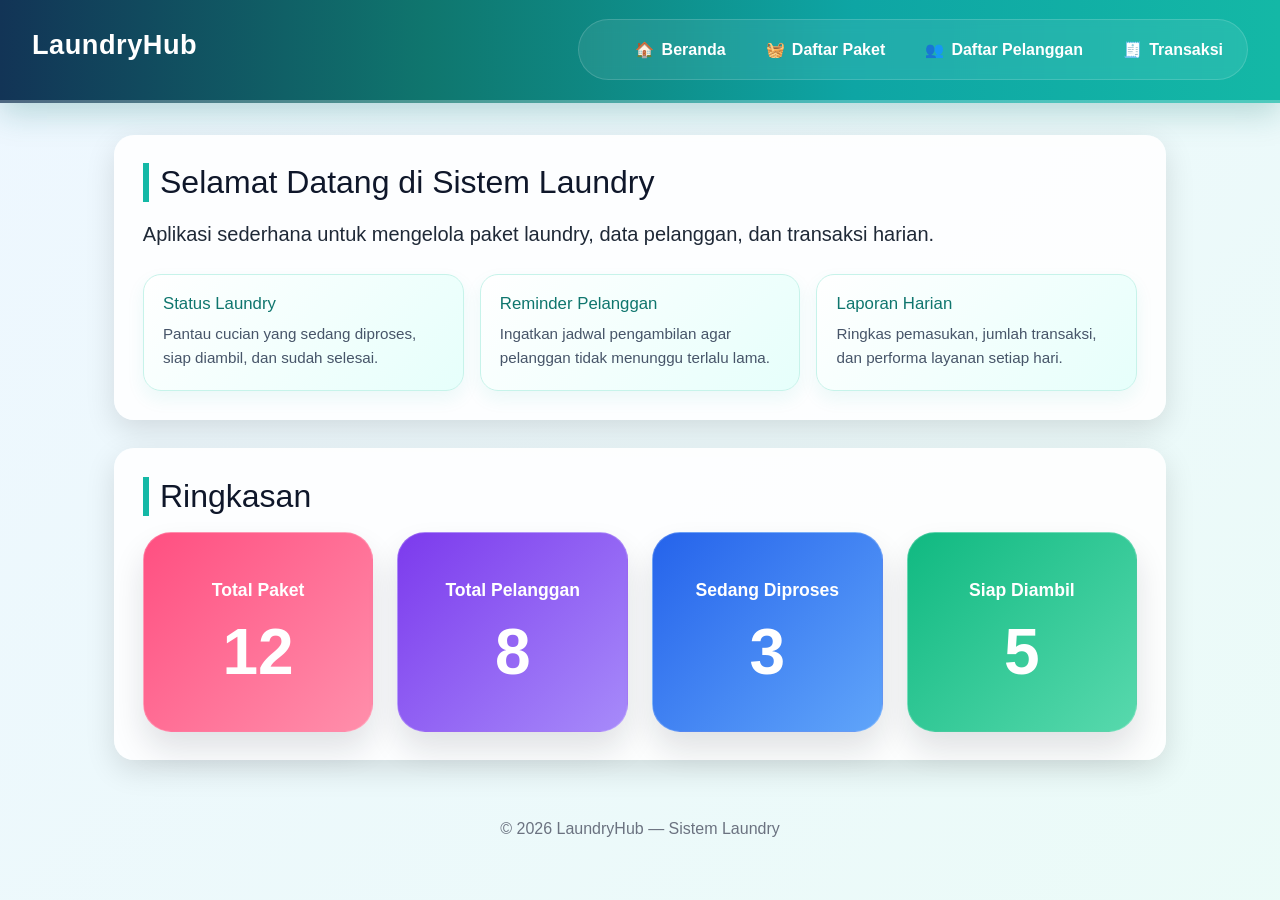
==== index.html @ 2af3d07d "Initial commit" ====
<!DOCTYPE html>
<html lang="id">

<head>
    <meta charset="UTF-8">
    <meta name="viewport" content="width=device-width, initial-scale=1">

    <title>LaundryHub | Beranda</title>

    <link
        href="https://cdn.jsdelivr.net/npm/bootstrap@5.3.3/dist/css/bootstrap.min.css"
        rel="stylesheet">

    <link rel="stylesheet" href="assets/css/style.css">
</head>

<body>

    <header>

        <h1>LaundryHub</h1>

        <input type="checkbox" id="nav-toggle" class="nav-toggle">

        <label for="nav-toggle" class="nav-toggle-label">
            &#9776;
        </label>

        <nav>
            <ul>
                <li><a href="index.html"><span class="nav-icon">🏠</span>Beranda</a></li>
                <li><a href="paket/list.html"><span class="nav-icon">🧺</span>Daftar Paket</a></li>
                <li><a href="pelanggan/list.html"><span class="nav-icon">👥</span>Daftar Pelanggan</a></li>
                <li><a href="transaksi/list.html"><span class="nav-icon">🧾</span>Transaksi</a></li>
            </ul>
        </nav>

    </header>

    <main>

        <section>
            <h2>
                Selamat Datang di Sistem Laundry
            </h2>

            <p class="lead">
                Aplikasi sederhana untuk mengelola paket laundry,
                data pelanggan, dan transaksi harian.
            </p>

            <div class="feature-grid">
                <article class="feature-card">
                    <h3>Status Laundry</h3>
                    <p>Pantau cucian yang sedang diproses, siap diambil, dan sudah selesai.</p>
                </article>

                <article class="feature-card">
                    <h3>Reminder Pelanggan</h3>
                    <p>Ingatkan jadwal pengambilan agar pelanggan tidak menunggu terlalu lama.</p>
                </article>

                <article class="feature-card">
                    <h3>Laporan Harian</h3>
                    <p>Ringkas pemasukan, jumlah transaksi, dan performa layanan setiap hari.</p>
                </article>
            </div>
        </section>

        <section>
            <h2>Ringkasan</h2>

            <div class="row g-4">

                <div class="col-md-6 col-lg-3">
                    <article class="stat-card stat-1 h-100">
                        <h3>Total Paket</h3>
                        <p>12</p>
                    </article>
                </div>

                <div class="col-md-6 col-lg-3">
                    <article class="stat-card stat-2 h-100">
                        <h3>Total Pelanggan</h3>
                        <p>8</p>
                    </article>
                </div>

                <div class="col-md-6 col-lg-3">
                    <article class="stat-card stat-3 h-100">
                        <h3>Sedang Diproses</h3>
                        <p>3</p>
                    </article>
                </div>

                <div class="col-md-6 col-lg-3">
                    <article class="stat-card stat-4 h-100">
                        <h3>Siap Diambil</h3>
                        <p>5</p>
                    </article>
                </div>

            </div>
        </section>

    </main>

    <footer>
        <p>
            &copy; 2026 LaundryHub &mdash; Sistem Laundry
        </p>
    </footer>

    <script src="assets/js/app.js"></script>
</body>

</html>
---- assets/css/style.css ----
/* RESET */

* {
    margin: 0;
    padding: 0;
    box-sizing: border-box;
}


/* BODY */

body {
    font-family: "Segoe UI", Arial, sans-serif;

    color: #1f2937;

    background:
        linear-gradient(
            135deg,
            #eef7ff,
            #eafcf5,
            #fdf4e8,
            #f4ecff
        );

    background-size: 400% 400%;

    line-height: 1.6;

    min-height: 100vh;
}


/* HEADER */

header {
    background:
        linear-gradient(
            90deg,
            #123456,
            #0f766e,
            #0ea5a4,
            #14b8a6
        );

    color: white;

    padding: 1.2rem 2rem;

    display: flex;

    justify-content: space-between;

    align-items: center;

    flex-wrap: wrap;

    gap: 1rem;

    box-shadow:
        0 10px 30px rgba(15, 118, 110, 0.25);

    border-bottom: 3px solid rgba(255, 255, 255, 0.25);
}


header h1 {
    font-size: 1.7rem;
    font-weight: 800;
    letter-spacing: 0.5px;
}


/* NAVBAR */

header nav {
    background: rgba(255, 255, 255, 0.08);
    border: 1px solid rgba(255, 255, 255, 0.15);
    border-radius: 999px;
    padding: 0.35rem 0.5rem;
    backdrop-filter: blur(6px);
}

header nav ul {
    list-style: none;

    display: flex;

    flex-wrap: wrap;

    gap: 0.5rem;

    margin: 0;
}


header nav a {
    color: white;

    padding: 0.7rem 1rem;

    border-radius: 999px;

    font-weight: 600;

    text-decoration: none;

    transition: 0.3s ease;

    display: inline-flex;
    align-items: center;
    gap: 0.45rem;
}

.nav-icon {
    font-size: 0.95rem;
    line-height: 1;
}

header nav a:hover {
    background: rgba(255, 255, 255, 0.18);
    color: #f0fdfa;
    transform: translateY(-2px);
    box-shadow: 0 8px 18px rgba(0, 0, 0, 0.12);
}


/* HAMBURGER */

.nav-toggle {
    display: none;
}


.nav-toggle-label {
    display: none;

    font-size: 1.6rem;

    color: white;

    cursor: pointer;

    line-height: 1;
}


/* MAIN */

main {
    max-width: 1100px;

    margin: 2rem auto;

    padding: 0 1.5rem;
}


/* SECTION */

section {
    background-color:
        rgba(255, 255, 255, 0.9);

    border-radius: 20px;

    padding: 1.8rem;

    margin-bottom: 1.8rem;

    box-shadow:
        0 10px 30px rgba(0, 0, 0, 0.12);

    transition: 0.3s;
}


section:hover {
    transform: translateY(-5px);
}


section h2 {
    color: #0f172a;

    margin-bottom: 1rem;

    border-left:
        6px solid #14b8a6;

    padding-left: 0.7rem;
}


.feature-grid {
    display: grid;
    grid-template-columns: repeat(auto-fit, minmax(180px, 1fr));
    gap: 1rem;
    margin-top: 1.5rem;
}

.feature-card {
    background: linear-gradient(135deg, #ffffff, #e6fffb);
    border: 1px solid #c7f3ea;
    border-radius: 18px;
    padding: 1.2rem;
    box-shadow: 0 8px 18px rgba(20, 184, 166, 0.08);
}

.feature-card h3 {
    font-size: 1.05rem;
    color: #0f766e;
    margin-bottom: 0.5rem;
}

.feature-card p {
    margin: 0;
    color: #475569;
    font-size: 0.95rem;
}


/* STAT CARD */

.stat-card {
    padding: 2rem 1.5rem;

    border-radius: 28px;

    text-align: center;

    color: white;

    box-shadow:
        0 18px 32px rgba(15, 23, 42, 0.12);

    transition: 0.3s ease;

    min-height: 200px;

    display: flex;
    flex-direction: column;
    justify-content: center;
    align-items: center;

    border: 1px solid rgba(255, 255, 255, 0.2);
}


.stat-card:hover {
    transform:
        translateY(-8px)
        scale(1.01);

    box-shadow:
        0 24px 40px rgba(15, 23, 42, 0.18);
}


.stat-card h3 {
    font-size: 1.1rem;

    margin-bottom: 1.2rem;

    color: white;

    font-weight: 700;
}


.stat-card p {
    font-size: 4rem;

    font-weight: 800;

    color: white;

    line-height: 1;

    margin: 0;
}


/* WARNA CARD */

.stat-1 {
    background:
        linear-gradient(
            135deg,
            #ff4f81,
            #ff8fab
        );
}


.stat-2 {
    background:
        linear-gradient(
            135deg,
            #7c3aed,
            #a78bfa
        );
}


.stat-3 {
    background:
        linear-gradient(
            135deg,
            #2563eb,
            #60a5fa
        );
}


.stat-4 {
    background:
        linear-gradient(
            135deg,
            #10b981,
            #58d9ad
        );
}


/* TABLE */

.table-responsive {
    overflow-x: auto;
}


table {
    width: 100%;
}


/* TABLE HEADER */

thead {
    background:
        linear-gradient(
            90deg,
            #ff5f9e,
            #8b5cf6,
            #3b82f6
        );

    color: white;
}


/* FORM */

form {
    max-width: 650px;
}


form label {
    font-weight: 600;

    color: #7c3aed;
}


/* FOOTER */

footer {
    text-align: center;

    padding: 1.5rem;

    color: #6b7280;

    font-weight: 500;

    margin-top: 2rem;
}


/* RESPONSIVE */

@media (max-width: 768px) {

    header {
        flex-direction: column;

        align-items: flex-start;
    }


    .nav-toggle-label {
        display: block;

        position: absolute;

        right: 1.5rem;

        top: 1rem;
    }


    header nav {
        width: 100%;

        display: none;
    }


    .nav-toggle:checked ~ nav {
        display: block;
    }


    header nav ul {
        flex-direction: column;
    }

}


@media (max-width: 480px) {

    header {
        padding: 1rem;
    }


    header h1 {
        font-size: 1.2rem;
    }


    main {
        padding: 0 1rem;
    }


    section {
        padding: 1.2rem;
    }

}
/* ========================================
   JOBSHEET 5 - JAVASCRIPT
   ======================================== */


/* ========================================
   HAMBURGER BUTTON
   ======================================== */

.nav-toggle-btn {
    display: none;

    border: none;

    background: transparent;

    color: white;

    font-size: 1.8rem;

    cursor: pointer;

    padding: 0.3rem 0.6rem;

    border-radius: 8px;
}


/* ========================================
   SEARCH BOX
   ======================================== */

.search-box {
    width: 100%;

    max-width: 500px;

    padding: 0.75rem 1rem;

    margin-bottom: 1.2rem;

    border: 2px solid #d8b4fe;

    border-radius: 12px;

    outline: none;

    font-size: 1rem;
}


.search-box:focus {
    border-color: #8b5cf6;

    box-shadow: 0 0 0 3px rgba(139, 92, 246, 0.15);
}


/* ========================================
   ERROR VALIDASI
   ======================================== */

.error {
    display: block;

    color: #dc2626;

    font-size: 0.9rem;

    margin-top: 0.4rem;

    font-weight: 600;
}


/* ========================================
   TOMBOL HAPUS
   ======================================== */

.btn-hapus {
    cursor: pointer;
}


/* ========================================
   RESPONSIVE HAMBURGER
   ======================================== */

@media (max-width: 768px) {

    .nav-toggle-btn {
        display: block;
    }


    header {
        position: relative;
    }


    header nav {
        display: none;

        width: 100%;
    }


    header nav.nav-open {
        display: block;
    }


    header nav ul {
        flex-direction: column;

        width: 100%;
    }


    header nav li {
        width: 100%;
    }


    header nav a {
        display: block;

        width: 100%;
    }

}
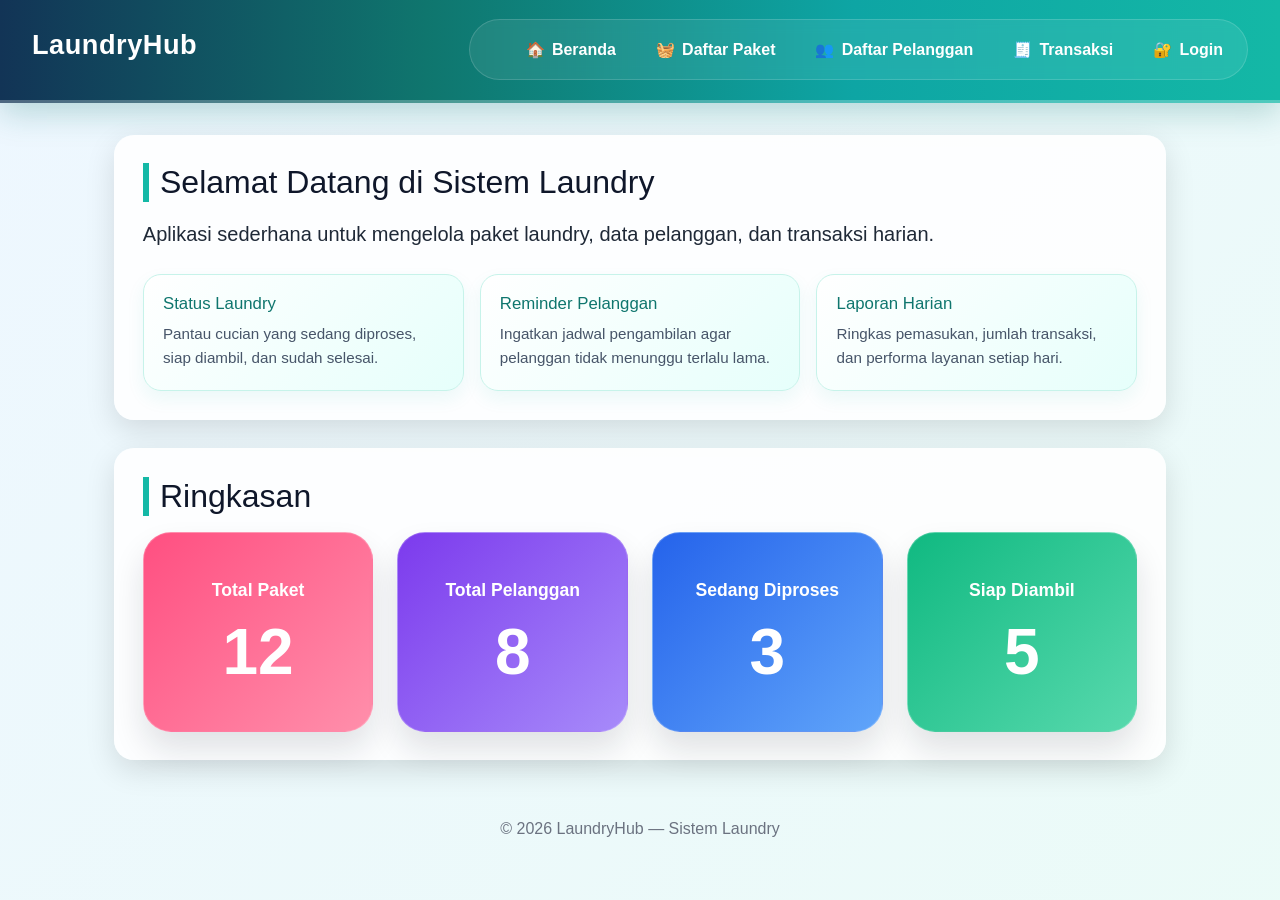
==== commit a86f36ba: "Add laundry login icon and page" ====
--- a/index.html
+++ b/index.html
@@ -32,6 +32,7 @@
                 <li><a href="paket/list.html"><span class="nav-icon">🧺</span>Daftar Paket</a></li>
                 <li><a href="pelanggan/list.html"><span class="nav-icon">👥</span>Daftar Pelanggan</a></li>
                 <li><a href="transaksi/list.html"><span class="nav-icon">🧾</span>Transaksi</a></li>
+                <li><a href="login.html" class="login-nav-link"><span class="nav-icon">🔐</span>Login</a></li>
             </ul>
         </nav>
 
--- a/assets/css/style.css
+++ b/assets/css/style.css
@@ -379,6 +379,108 @@
 }
 
 
+/* LOGIN */
+
+.login-page {
+    display: grid;
+    place-items: center;
+    padding: 2rem 1rem;
+}
+
+.login-shell {
+    width: min(100%, 460px);
+    margin: 0;
+    padding: 0;
+}
+
+.login-card {
+    text-align: center;
+    margin: 0;
+    padding: 2.5rem;
+    border: 1px solid rgba(20, 184, 166, 0.2);
+}
+
+.login-brand {
+    color: #0f766e;
+    font-size: 1.1rem;
+    font-weight: 800;
+    text-decoration: none;
+}
+
+.login-icon {
+    display: grid;
+    place-items: center;
+    width: 4.5rem;
+    height: 4.5rem;
+    margin: 1.25rem auto 1rem;
+    border-radius: 50%;
+    background: #ccfbf1;
+    font-size: 2rem;
+}
+
+.login-card h1 {
+    margin-bottom: 0.35rem;
+    color: #0f172a;
+    font-size: 1.6rem;
+}
+
+.login-intro {
+    margin-bottom: 1.5rem;
+    color: #64748b;
+}
+
+.login-form {
+    max-width: none;
+    text-align: left;
+}
+
+.login-form input {
+    width: 100%;
+    margin: 0.4rem 0 1rem;
+    padding: 0.75rem 0.9rem;
+    border: 1px solid #cbd5e1;
+    border-radius: 10px;
+    font: inherit;
+}
+
+.login-form input:focus {
+    border-color: #0f766e;
+    outline: 3px solid rgba(20, 184, 166, 0.18);
+}
+
+.login-submit {
+    width: 100%;
+    padding: 0.8rem 1rem;
+    border: 0;
+    border-radius: 10px;
+    background: #0f766e;
+    color: white;
+    font: inherit;
+    font-weight: 700;
+    cursor: pointer;
+}
+
+.login-submit:hover {
+    background: #115e59;
+}
+
+.login-message {
+    min-height: 1.5rem;
+    margin: 0.75rem 0 0;
+    color: #0f766e;
+    font-size: 0.9rem;
+    text-align: center;
+}
+
+.login-back {
+    display: inline-block;
+    margin-top: 1rem;
+    color: #0f766e;
+    font-weight: 600;
+    text-decoration: none;
+}
+
+
 /* RESPONSIVE */
 
 @media (max-width: 768px) {
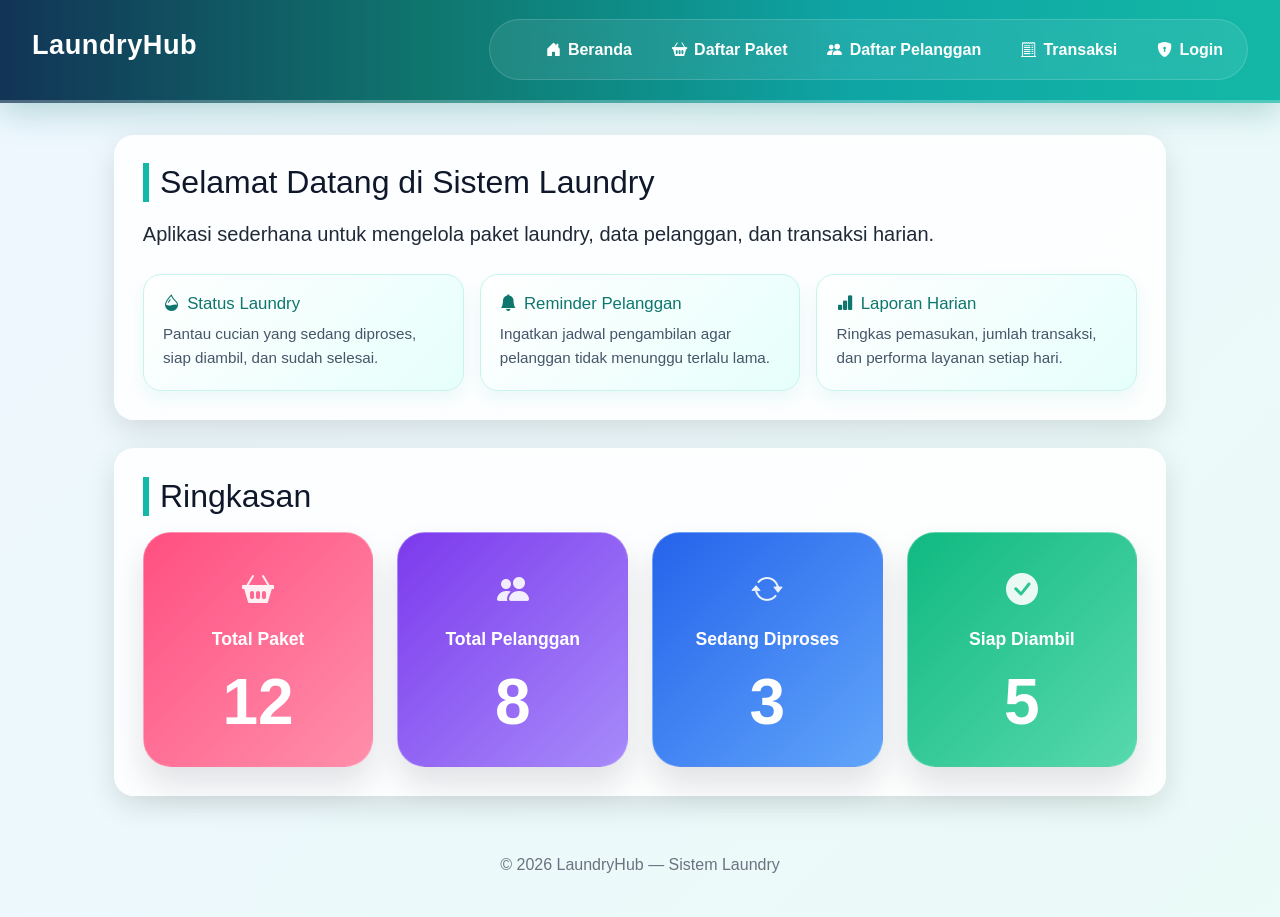
==== commit feeebf61: "Polish laundry dashboard icons" ====
--- a/index.html
+++ b/index.html
@@ -52,17 +52,17 @@
 
             <div class="feature-grid">
                 <article class="feature-card">
-                    <h3>Status Laundry</h3>
+                    <h3><i class="bi bi-droplet-half dashboard-icon" aria-hidden="true"></i>Status Laundry</h3>
                     <p>Pantau cucian yang sedang diproses, siap diambil, dan sudah selesai.</p>
                 </article>
 
                 <article class="feature-card">
-                    <h3>Reminder Pelanggan</h3>
+                    <h3><i class="bi bi-bell-fill dashboard-icon" aria-hidden="true"></i>Reminder Pelanggan</h3>
                     <p>Ingatkan jadwal pengambilan agar pelanggan tidak menunggu terlalu lama.</p>
                 </article>
 
                 <article class="feature-card">
-                    <h3>Laporan Harian</h3>
+                    <h3><i class="bi bi-bar-chart-fill dashboard-icon" aria-hidden="true"></i>Laporan Harian</h3>
                     <p>Ringkas pemasukan, jumlah transaksi, dan performa layanan setiap hari.</p>
                 </article>
             </div>
@@ -75,6 +75,7 @@
 
                 <div class="col-md-6 col-lg-3">
                     <article class="stat-card stat-1 h-100">
+                        <i class="bi bi-basket2-fill stat-icon" aria-hidden="true"></i>
                         <h3>Total Paket</h3>
                         <p>12</p>
                     </article>
@@ -82,6 +83,7 @@
 
                 <div class="col-md-6 col-lg-3">
                     <article class="stat-card stat-2 h-100">
+                        <i class="bi bi-people-fill stat-icon" aria-hidden="true"></i>
                         <h3>Total Pelanggan</h3>
                         <p>8</p>
                     </article>
@@ -89,6 +91,7 @@
 
                 <div class="col-md-6 col-lg-3">
                     <article class="stat-card stat-3 h-100">
+                        <i class="bi bi-arrow-repeat stat-icon" aria-hidden="true"></i>
                         <h3>Sedang Diproses</h3>
                         <p>3</p>
                     </article>
@@ -96,6 +99,7 @@
 
                 <div class="col-md-6 col-lg-3">
                     <article class="stat-card stat-4 h-100">
+                        <i class="bi bi-check-circle-fill stat-icon" aria-hidden="true"></i>
                         <h3>Siap Diambil</h3>
                         <p>5</p>
                     </article>
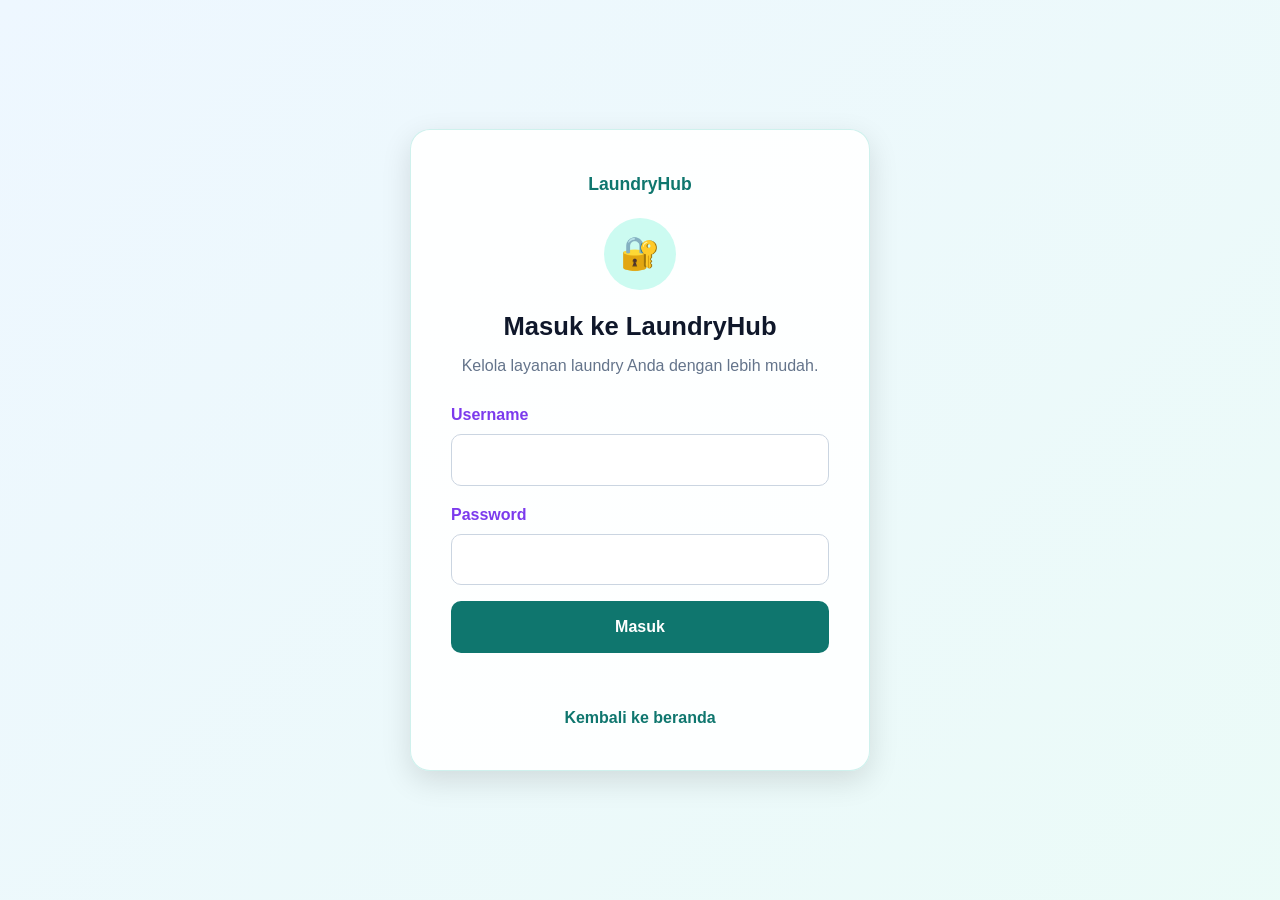
==== commit fe7b40fd: "Redirect unauthenticated users to login" ====
--- a/index.html
+++ b/index.html
@@ -12,6 +12,12 @@
         rel="stylesheet">
 
     <link rel="stylesheet" href="assets/css/style.css">
+
+    <script>
+        if (localStorage.getItem('laundryLoggedIn') !== 'true') {
+            window.location.replace('login.html');
+        }
+    </script>
 </head>
 
 <body>
